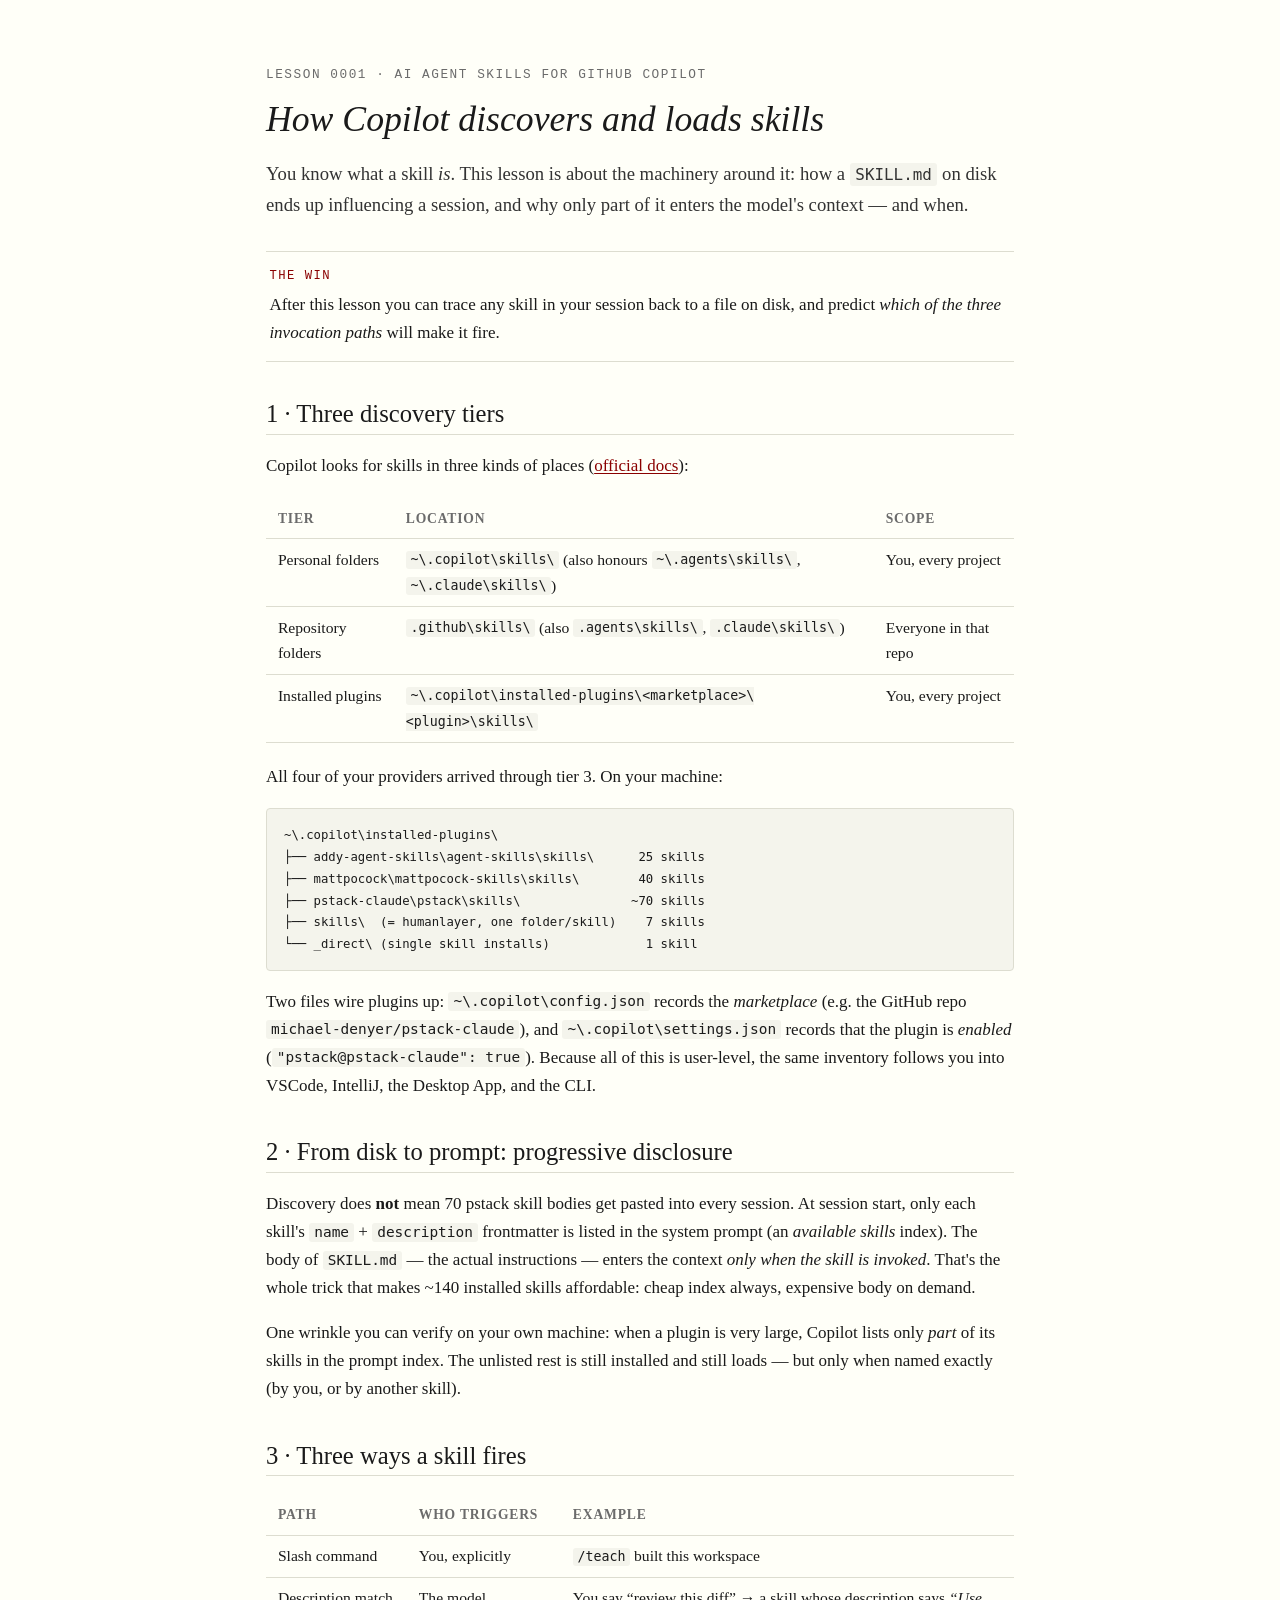
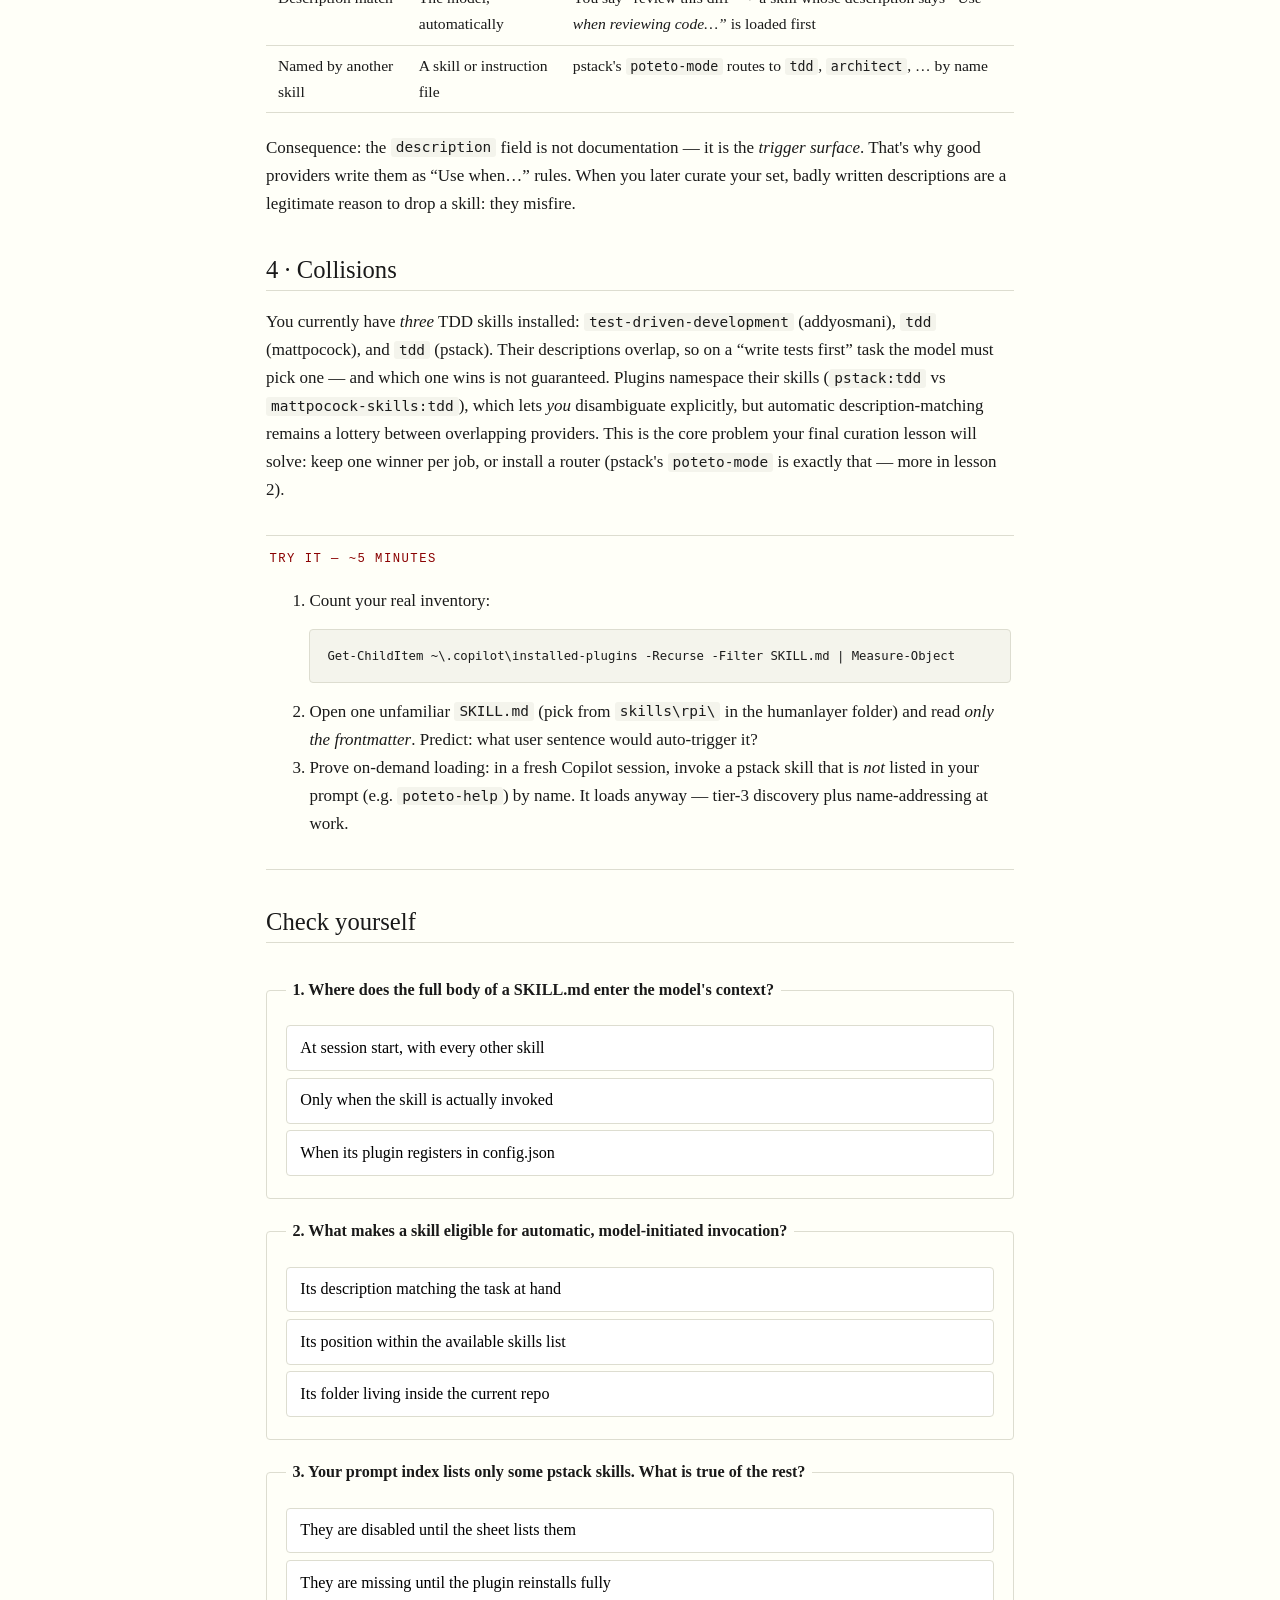
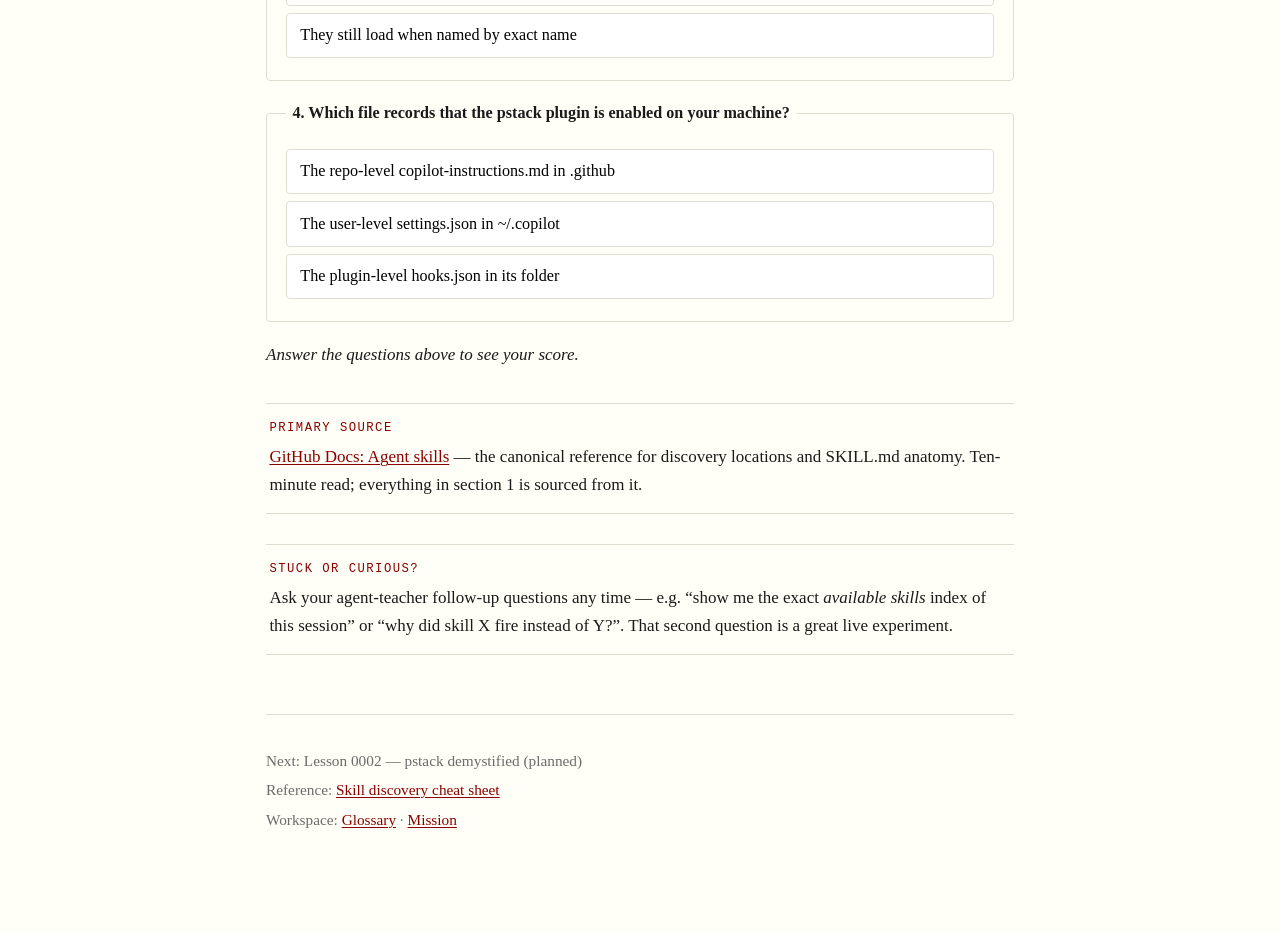
==== lessons/0001-skill-discovery-and-loading.html @ d4541460 "feat: scaffold teaching workspace and lesson 1 on skill discovery * Set up the mattpocock `teach`-sk" ====
<!DOCTYPE html>
<html lang="en">
<head>
<meta charset="utf-8">
<meta name="viewport" content="width=device-width, initial-scale=1">
<title>Lesson 1 · How Copilot discovers and loads skills</title>
<link rel="stylesheet" href="../assets/course.css">
</head>
<body>
<main>
  <p class="kicker">Lesson 0001 · AI agent skills for GitHub Copilot</p>
  <h1>How Copilot discovers and loads skills</h1>
  <p class="lede">You know what a skill <em>is</em>. This lesson is about the
  machinery around it: how a <code>SKILL.md</code> on disk ends up influencing
  a session, and why only part of it enters the model's context — and when.</p>

  <div class="win">
    After this lesson you can trace any skill in your session back to a file
    on disk, and predict <em>which of the three invocation paths</em> will
    make it fire.
  </div>

  <h2>1 · Three discovery tiers</h2>
  <p>Copilot looks for skills in three kinds of places
  (<a href="https://docs.github.com/en/copilot/concepts/customizations/agent-skills">official
  docs</a>):</p>
  <table>
    <tr><th>Tier</th><th>Location</th><th>Scope</th></tr>
    <tr>
      <td>Personal folders</td>
      <td><code>~\.copilot\skills\</code> (also honours <code>~\.agents\skills\</code>, <code>~\.claude\skills\</code>)</td>
      <td>You, every project</td>
    </tr>
    <tr>
      <td>Repository folders</td>
      <td><code>.github\skills\</code> (also <code>.agents\skills\</code>, <code>.claude\skills\</code>)</td>
      <td>Everyone in that repo</td>
    </tr>
    <tr>
      <td>Installed plugins</td>
      <td><code>~\.copilot\installed-plugins\&lt;marketplace&gt;\&lt;plugin&gt;\skills\</code></td>
      <td>You, every project</td>
    </tr>
  </table>
  <p>All four of your providers arrived through tier 3. On your machine:</p>
  <pre><code>~\.copilot\installed-plugins\
├── addy-agent-skills\agent-skills\skills\      25 skills
├── mattpocock\mattpocock-skills\skills\        40 skills
├── pstack-claude\pstack\skills\               ~70 skills
├── skills\  (= humanlayer, one folder/skill)    7 skills
└── _direct\ (single skill installs)             1 skill</code></pre>
  <p>Two files wire plugins up: <code>~\.copilot\config.json</code> records the
  <em>marketplace</em> (e.g. the GitHub repo <code>michael-denyer/pstack-claude</code>),
  and <code>~\.copilot\settings.json</code> records that the plugin is
  <em>enabled</em> (<code>"pstack@pstack-claude": true</code>). Because all of
  this is user-level, the same inventory follows you into VSCode, IntelliJ,
  the Desktop App, and the CLI.</p>

  <h2>2 · From disk to prompt: progressive disclosure</h2>
  <p>Discovery does <strong>not</strong> mean 70 pstack skill bodies get pasted
  into every session. At session start, only each skill's <code>name</code> +
  <code>description</code> frontmatter is listed in the system prompt (an
  <em>available skills</em> index). The body of <code>SKILL.md</code> — the
  actual instructions — enters the context <em>only when the skill is
  invoked</em>. That's the whole trick that makes ~140 installed skills
  affordable: cheap index always, expensive body on demand.</p>
  <p>One wrinkle you can verify on your own machine: when a plugin is very
  large, Copilot lists only <em>part</em> of its skills in the prompt index.
  The unlisted rest is still installed and still loads — but only when named
  exactly (by you, or by another skill).</p>

  <h2>3 · Three ways a skill fires</h2>
  <table>
    <tr><th>Path</th><th>Who triggers</th><th>Example</th></tr>
    <tr>
      <td>Slash command</td>
      <td>You, explicitly</td>
      <td><code>/teach</code> built this workspace</td>
    </tr>
    <tr>
      <td>Description match</td>
      <td>The model, automatically</td>
      <td>You say “review this diff” → a skill whose description says
      <em>“Use when reviewing code…”</em> is loaded first</td>
    </tr>
    <tr>
      <td>Named by another skill</td>
      <td>A skill or instruction file</td>
      <td>pstack's <code>poteto-mode</code> routes to <code>tdd</code>,
      <code>architect</code>, … by name</td>
    </tr>
  </table>
  <p>Consequence: the <code>description</code> field is not documentation —
  it is the <em>trigger surface</em>. That's why good providers write them as
  “Use when…” rules. When you later curate your set, badly written
  descriptions are a legitimate reason to drop a skill: they misfire.</p>

  <h2>4 · Collisions</h2>
  <p>You currently have <em>three</em> TDD skills installed:
  <code>test-driven-development</code> (addyosmani), <code>tdd</code>
  (mattpocock), and <code>tdd</code> (pstack). Their descriptions overlap, so
  on a “write tests first” task the model must pick one — and which one wins
  is not guaranteed. Plugins namespace their skills
  (<code>pstack:tdd</code> vs <code>mattpocock-skills:tdd</code>), which lets
  <em>you</em> disambiguate explicitly, but automatic description-matching
  remains a lottery between overlapping providers. This is the core problem
  your final curation lesson will solve: keep one winner per job, or install
  a router (pstack's <code>poteto-mode</code> is exactly that — more in
  lesson 2).</p>

  <div class="try">
    <ol>
      <li>Count your real inventory:
        <pre><code>Get-ChildItem ~\.copilot\installed-plugins -Recurse -Filter SKILL.md | Measure-Object</code></pre></li>
      <li>Open one unfamiliar <code>SKILL.md</code> (pick from
        <code>skills\rpi\</code> in the humanlayer folder) and read <em>only
        the frontmatter</em>. Predict: what user sentence would auto-trigger
        it?</li>
      <li>Prove on-demand loading: in a fresh Copilot session, invoke a pstack
        skill that is <em>not</em> listed in your prompt (e.g.
        <code>poteto-help</code>) by name. It loads anyway — tier-3 discovery
        plus name-addressing at work.</li>
    </ol>
  </div>

  <h2>Check yourself</h2>
  <div id="quiz"></div>

  <div class="source">
    <a href="https://docs.github.com/en/copilot/concepts/customizations/agent-skills">
    GitHub Docs: Agent skills</a> — the canonical reference for discovery
    locations and SKILL.md anatomy. Ten-minute read; everything in section 1
    is sourced from it.
  </div>

  <div class="teacher">
    Ask your agent-teacher follow-up questions any time — e.g. “show me the
    exact <em>available skills</em> index of this session” or “why did skill
    X fire instead of Y?”. That second question is a great live experiment.
  </div>

  <nav class="lesson-nav">
    <ul>
      <li>Next: Lesson 0002 — pstack demystified (planned)</li>
      <li>Reference: <a href="../reference/0001-skill-discovery-cheatsheet.html">Skill discovery cheat sheet</a></li>
      <li>Workspace: <a href="../GLOSSARY.md">Glossary</a> · <a href="../MISSION.md">Mission</a></li>
    </ul>
  </nav>
</main>

<script src="../assets/quiz.js"></script>
<script>
renderQuiz("quiz", [
  {
    q: "Where does the full body of a SKILL.md enter the model's context?",
    answers: [
      "At session start, with every other skill",
      "Only when the skill is actually invoked",
      "When its plugin registers in config.json",
    ],
    correct: 1,
    explain: "Progressive disclosure: the prompt carries only name + description; the body loads on invocation (section 2).",
  },
  {
    q: "What makes a skill eligible for automatic, model-initiated invocation?",
    answers: [
      "Its description matching the task at hand",
      "Its position within the available skills list",
      "Its folder living inside the current repo",
    ],
    correct: 0,
    explain: "The description field is the trigger surface — which is why overlapping descriptions cause collisions (sections 3–4).",
  },
  {
    q: "Your prompt index lists only some pstack skills. What is true of the rest?",
    answers: [
      "They are disabled until the sheet lists them",
      "They are missing until the plugin reinstalls fully",
      "They still load when named by exact name",
    ],
    correct: 2,
    explain: "Large plugins get a partial index, but every installed skill remains addressable by name (section 2).",
  },
  {
    q: "Which file records that the pstack plugin is enabled on your machine?",
    answers: [
      "The repo-level copilot-instructions.md in .github",
      "The user-level settings.json in ~/.copilot",
      "The plugin-level hooks.json in its folder",
    ],
    correct: 1,
    explain: "config.json knows the marketplace; settings.json holds the enable flag (\"pstack@pstack-claude\": true) (section 1).",
  },
]);
</script>
</body>
</html>
---- assets/course.css ----
/* course.css — shared stylesheet for all lessons and reference docs.
   Tufte-inspired: generous whitespace, readable measure, print-friendly. */

:root {
  --ink: #1a1a1a;
  --paper: #fffff8;
  --muted: #6b6b6b;
  --accent: #8a0000;
  --rule: #ddddd0;
  --code-bg: #f4f4ec;
  --ok: #1a6b2a;
  --bad: #a01818;
  --ok-bg: #e9f5ec;
  --bad-bg: #f9e9e9;
}

* { box-sizing: border-box; }

html { font-size: 17px; }

body {
  font-family: Palatino, "Palatino Linotype", Georgia, serif;
  color: var(--ink);
  background: var(--paper);
  margin: 0;
  padding: 3rem 1.5rem 5rem;
  line-height: 1.65;
}

main {
  max-width: 44rem;
  margin: 0 auto;
}

h1, h2, h3 {
  font-weight: 400;
  line-height: 1.2;
  margin: 2.2rem 0 0.8rem;
}

h1 { font-size: 2.1rem; font-style: italic; margin-top: 0; }
h2 { font-size: 1.45rem; border-bottom: 1px solid var(--rule); padding-bottom: 0.3rem; }
h3 { font-size: 1.15rem; font-style: italic; }

.kicker {
  text-transform: uppercase;
  letter-spacing: 0.12em;
  font-size: 0.75rem;
  color: var(--muted);
  font-family: Consolas, Menlo, monospace;
}

.lede { font-size: 1.1rem; color: #333; }

a { color: var(--accent); text-decoration-thickness: 1px; text-underline-offset: 2px; }
a:hover { text-decoration-thickness: 2px; }

code, pre {
  font-family: Consolas, Menlo, "DejaVu Sans Mono", monospace;
  font-size: 0.85em;
}

code {
  background: var(--code-bg);
  padding: 0.1em 0.35em;
  border-radius: 3px;
}

pre {
  background: var(--code-bg);
  border: 1px solid var(--rule);
  border-radius: 4px;
  padding: 0.9rem 1rem;
  overflow-x: auto;
  line-height: 1.5;
}

pre code { background: none; padding: 0; }

table {
  border-collapse: collapse;
  width: 100%;
  margin: 1.2rem 0;
  font-size: 0.92rem;
}

th, td {
  text-align: left;
  padding: 0.45rem 0.7rem;
  border-bottom: 1px solid var(--rule);
  vertical-align: top;
}

th {
  font-weight: 600;
  font-size: 0.8rem;
  text-transform: uppercase;
  letter-spacing: 0.06em;
  color: var(--muted);
}

/* Callout blocks: label + hairline rules, no boxes */
.win, .try, .source, .teacher {
  border-top: 1px solid var(--rule);
  border-bottom: 1px solid var(--rule);
  padding: 0.8rem 0.2rem;
  margin: 1.8rem 0;
}

.win::before, .try::before, .source::before, .teacher::before {
  display: block;
  font-family: Consolas, Menlo, monospace;
  font-size: 0.72rem;
  text-transform: uppercase;
  letter-spacing: 0.12em;
  color: var(--accent);
  margin-bottom: 0.3rem;
}

.win::before { content: "The win"; }
.try::before { content: "Try it — ~5 minutes"; }
.source::before { content: "Primary source"; }
.teacher::before { content: "Stuck or curious?"; }

/* Quiz */
.quiz { margin: 2rem 0; }

.quiz fieldset {
  border: 1px solid var(--rule);
  border-radius: 4px;
  margin: 1.1rem 0;
  padding: 0.9rem 1.1rem;
}

.quiz legend {
  font-weight: 600;
  padding: 0 0.4rem;
  font-size: 0.95rem;
}

.quiz button.answer {
  display: block;
  width: 100%;
  text-align: left;
  margin: 0.4rem 0;
  padding: 0.5rem 0.8rem;
  font: inherit;
  font-size: 0.95rem;
  background: #fff;
  border: 1px solid var(--rule);
  border-radius: 4px;
  cursor: pointer;
}

.quiz button.answer:hover:not(:disabled) { border-color: var(--accent); }
.quiz button.answer:disabled { cursor: default; }
.quiz button.answer.correct { background: var(--ok-bg); border-color: var(--ok); }
.quiz button.answer.incorrect { background: var(--bad-bg); border-color: var(--bad); }

.quiz .explain {
  margin: 0.6rem 0 0;
  font-size: 0.9rem;
  color: #333;
  border-top: 1px dashed var(--rule);
  padding-top: 0.5rem;
}

.quiz .verdict { font-weight: 600; }
.quiz .verdict.ok { color: var(--ok); }
.quiz .verdict.bad { color: var(--bad); }

.quiz .score {
  font-style: italic;
  margin-top: 1rem;
}

/* Footer nav */
.lesson-nav {
  margin-top: 3.5rem;
  padding-top: 1rem;
  border-top: 1px solid var(--rule);
  font-size: 0.9rem;
  color: var(--muted);
}

.lesson-nav ul { list-style: none; padding: 0; }
.lesson-nav li { margin: 0.25rem 0; }

@media print {
  body { padding: 0; }
  .quiz button.answer { border: 1px solid #999; }
  .lesson-nav, .teacher { display: none; }
  a { color: inherit; }
}
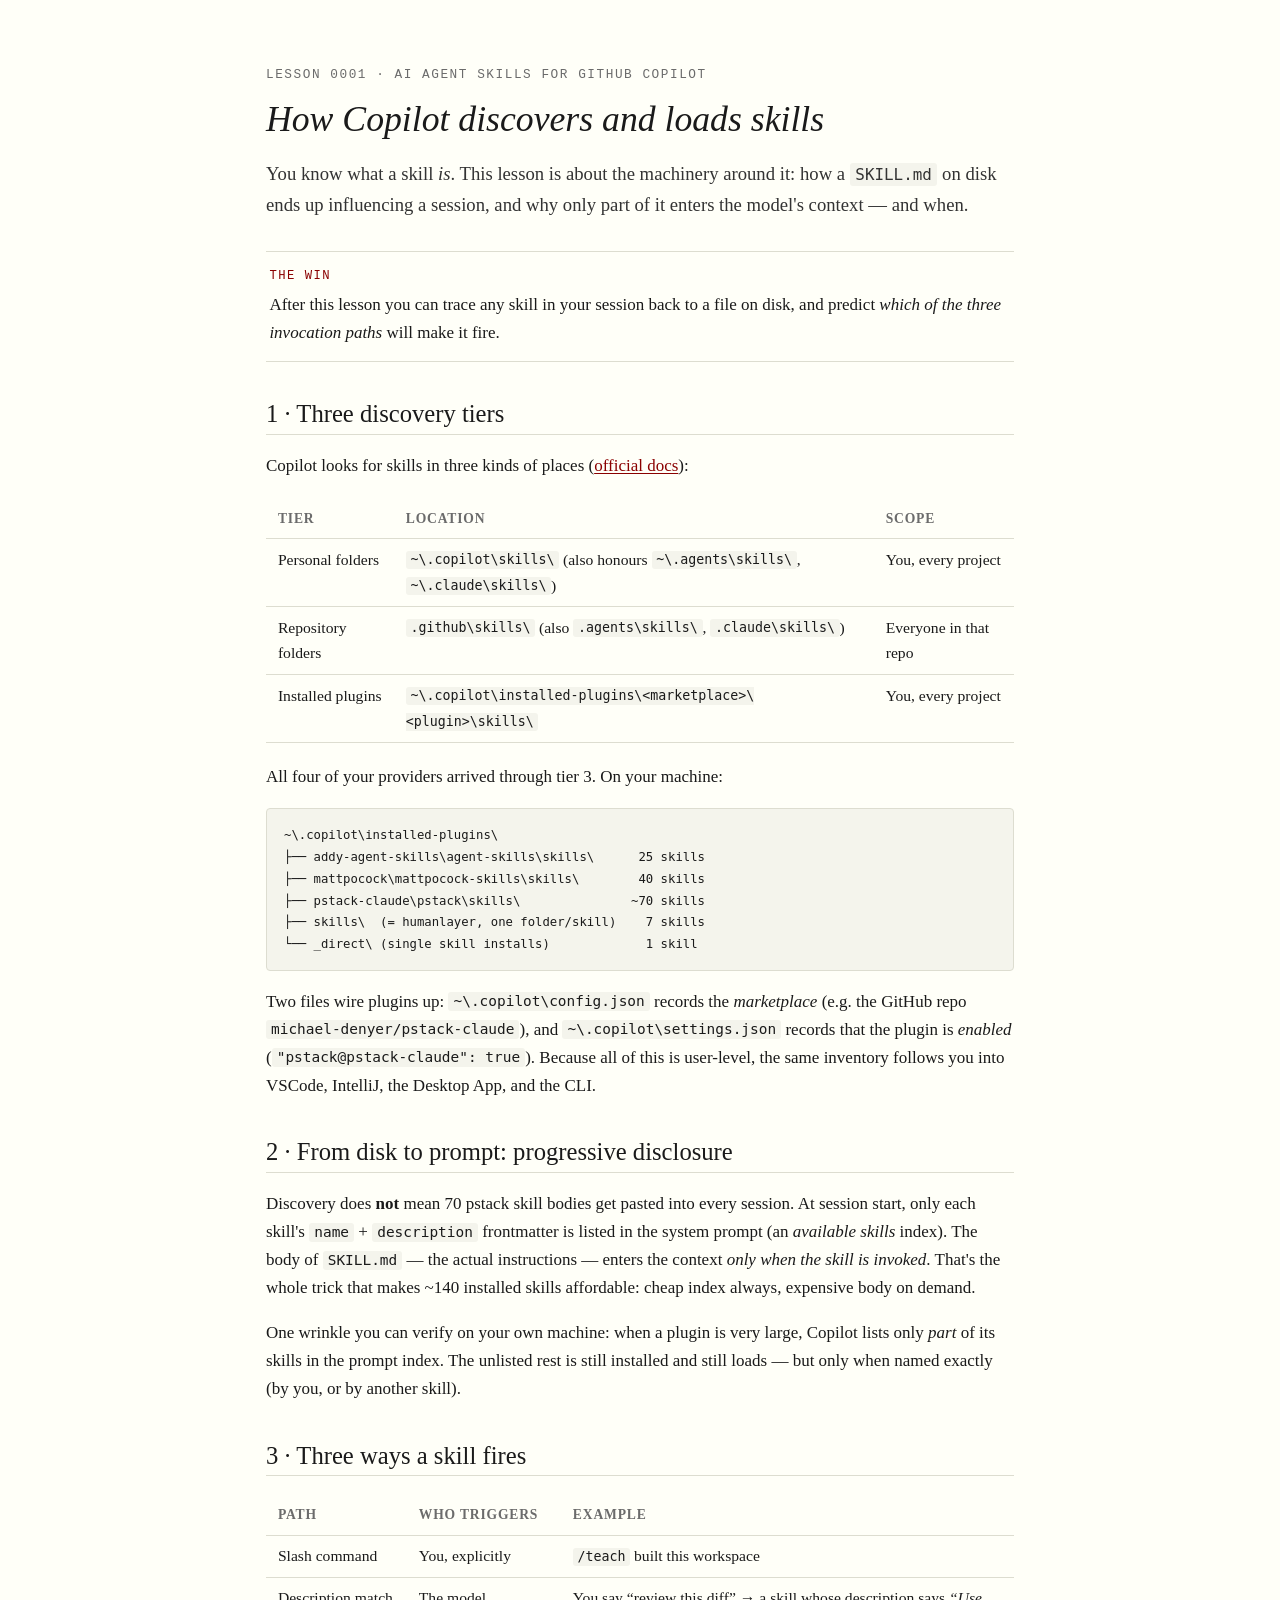
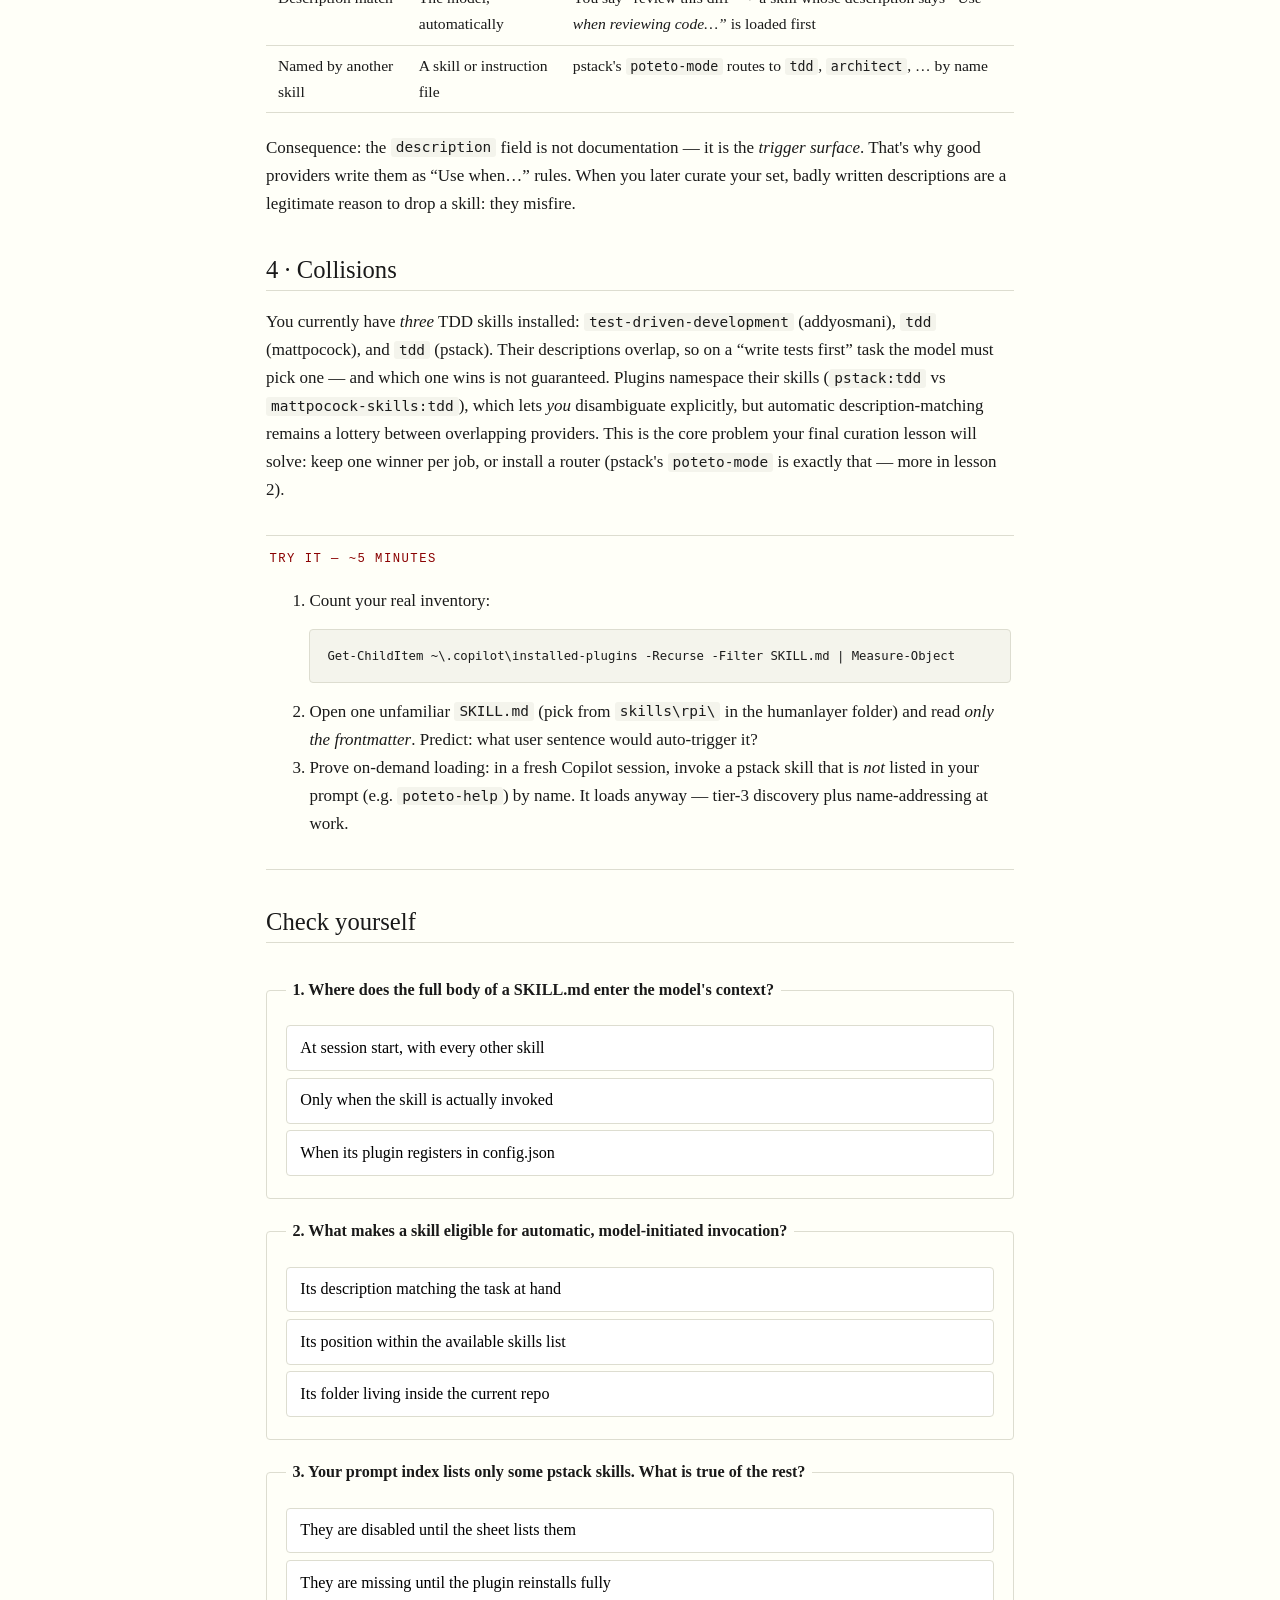
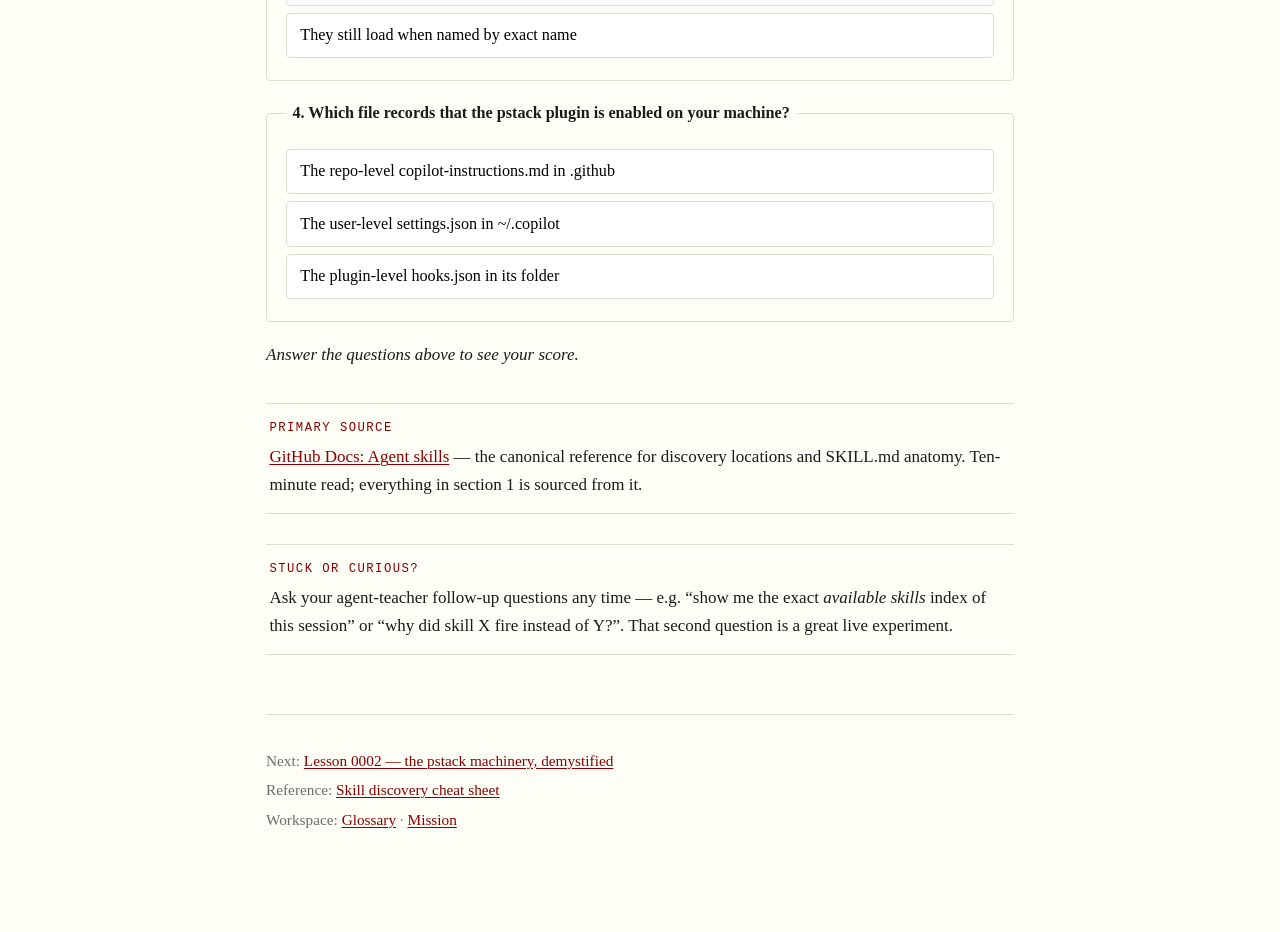
==== commit 9d07ddc0: "feat: lesson 2 pstack demystified, Pages index * Add lesson `0002-pstack-demystified.html`: traces t" ====
--- a/lessons/0001-skill-discovery-and-loading.html
+++ b/lessons/0001-skill-discovery-and-loading.html
@@ -141,7 +141,7 @@
 
   <nav class="lesson-nav">
     <ul>
-      <li>Next: Lesson 0002 — pstack demystified (planned)</li>
+      <li>Next: <a href="0002-pstack-demystified.html">Lesson 0002 — the pstack machinery, demystified</a></li>
       <li>Reference: <a href="../reference/0001-skill-discovery-cheatsheet.html">Skill discovery cheat sheet</a></li>
       <li>Workspace: <a href="../GLOSSARY.md">Glossary</a> · <a href="../MISSION.md">Mission</a></li>
     </ul>
--- a/assets/course.css
+++ b/assets/course.css
@@ -174,6 +174,16 @@
   margin-top: 1rem;
 }
 
+/* Mermaid diagrams (assets/mermaid.js): keep the code-block frame while the
+   source is unrendered; drop it once Mermaid swaps in the SVG. */
+pre.mermaid[data-processed="true"] {
+  background: none;
+  border: none;
+  text-align: center;
+}
+
+pre.mermaid svg { max-width: 100%; height: auto; }
+
 /* Footer nav */
 .lesson-nav {
   margin-top: 3.5rem;
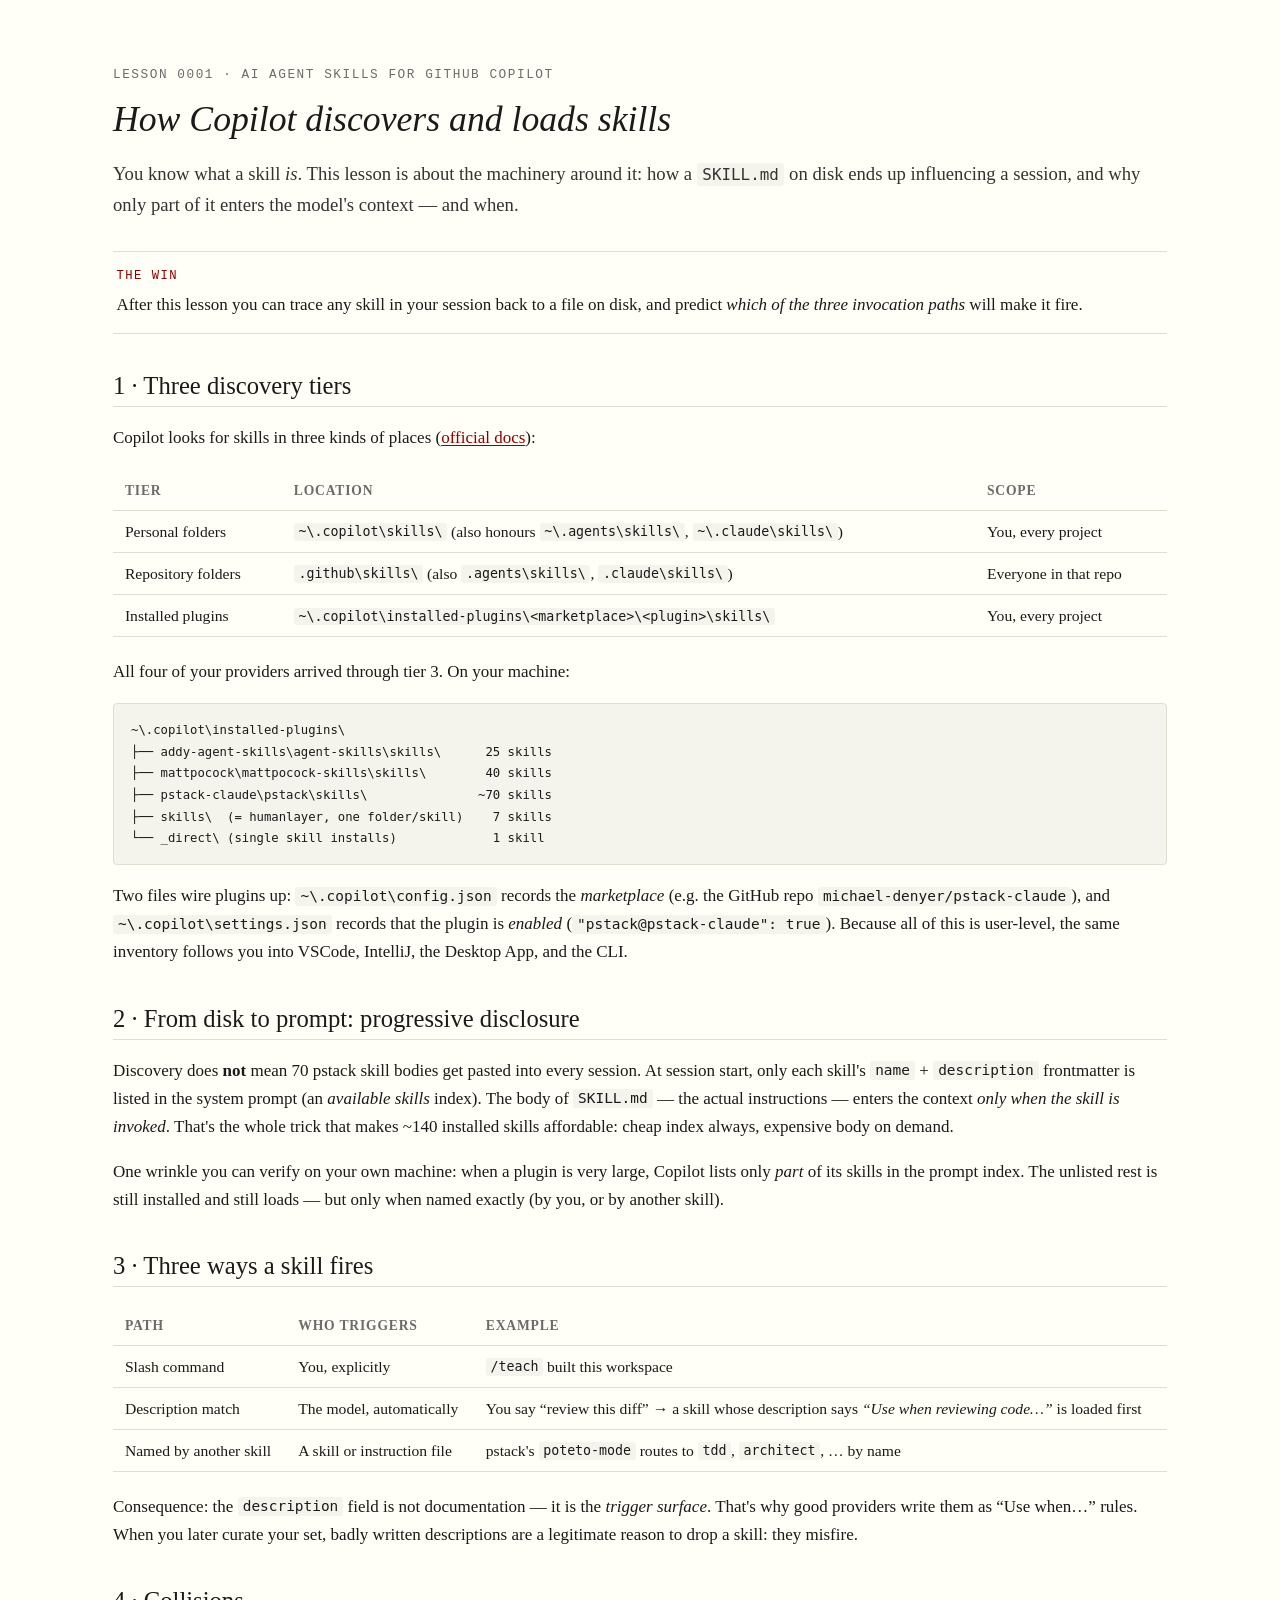
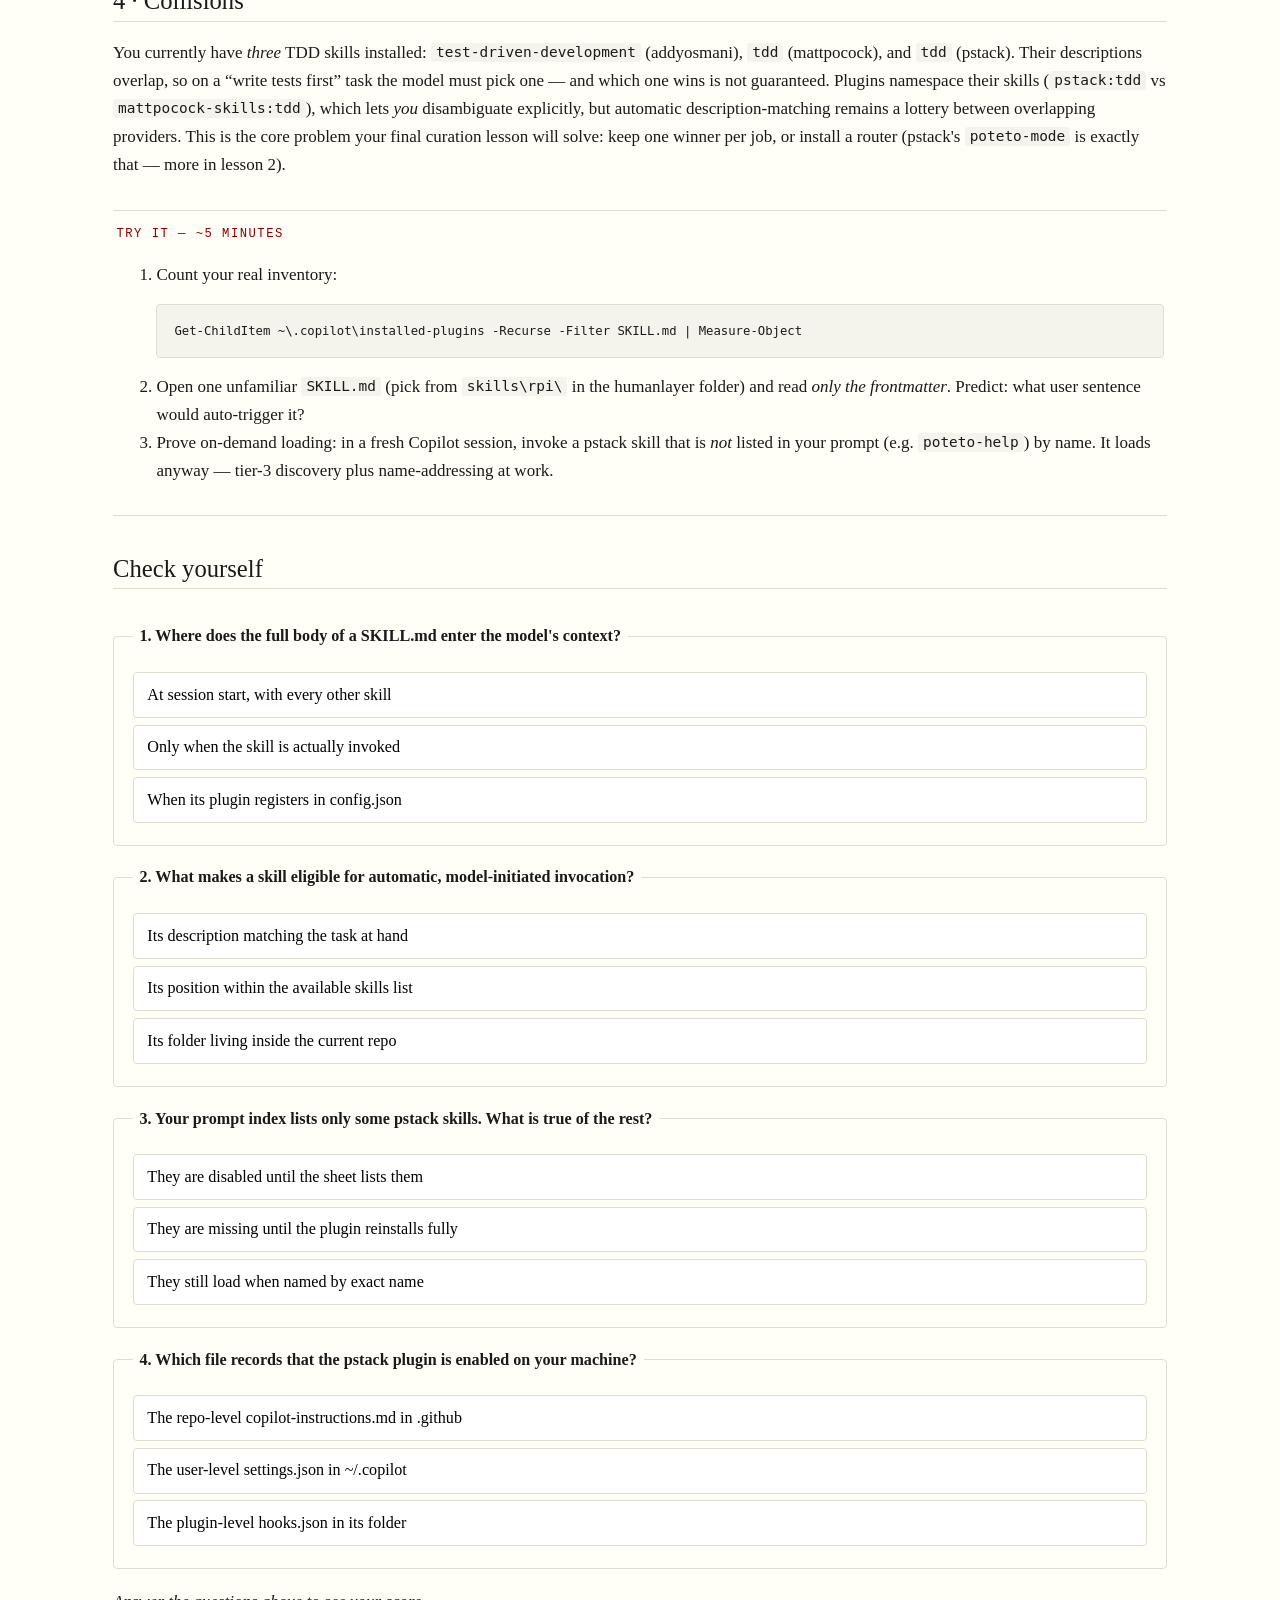
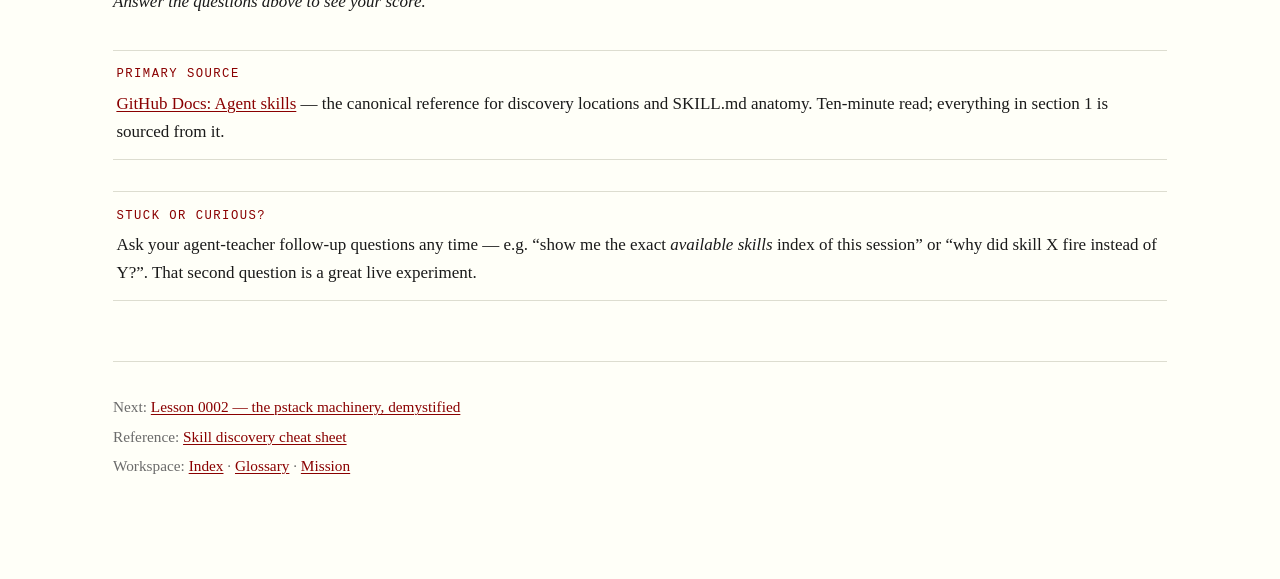
==== commit 0a85f078: "style: widen page layout and link the course index from every doc * Daniel reported heavily wasted s" ====
--- a/lessons/0001-skill-discovery-and-loading.html
+++ b/lessons/0001-skill-discovery-and-loading.html
@@ -143,7 +143,7 @@
     <ul>
       <li>Next: <a href="0002-pstack-demystified.html">Lesson 0002 — the pstack machinery, demystified</a></li>
       <li>Reference: <a href="../reference/0001-skill-discovery-cheatsheet.html">Skill discovery cheat sheet</a></li>
-      <li>Workspace: <a href="../GLOSSARY.md">Glossary</a> · <a href="../MISSION.md">Mission</a></li>
+      <li>Workspace: <a href="../index.html">Index</a> · <a href="../GLOSSARY.md">Glossary</a> · <a href="../MISSION.md">Mission</a></li>
     </ul>
   </nav>
 </main>
--- a/assets/course.css
+++ b/assets/course.css
@@ -28,7 +28,7 @@
 }
 
 main {
-  max-width: 44rem;
+  max-width: 62rem;
   margin: 0 auto;
 }
 
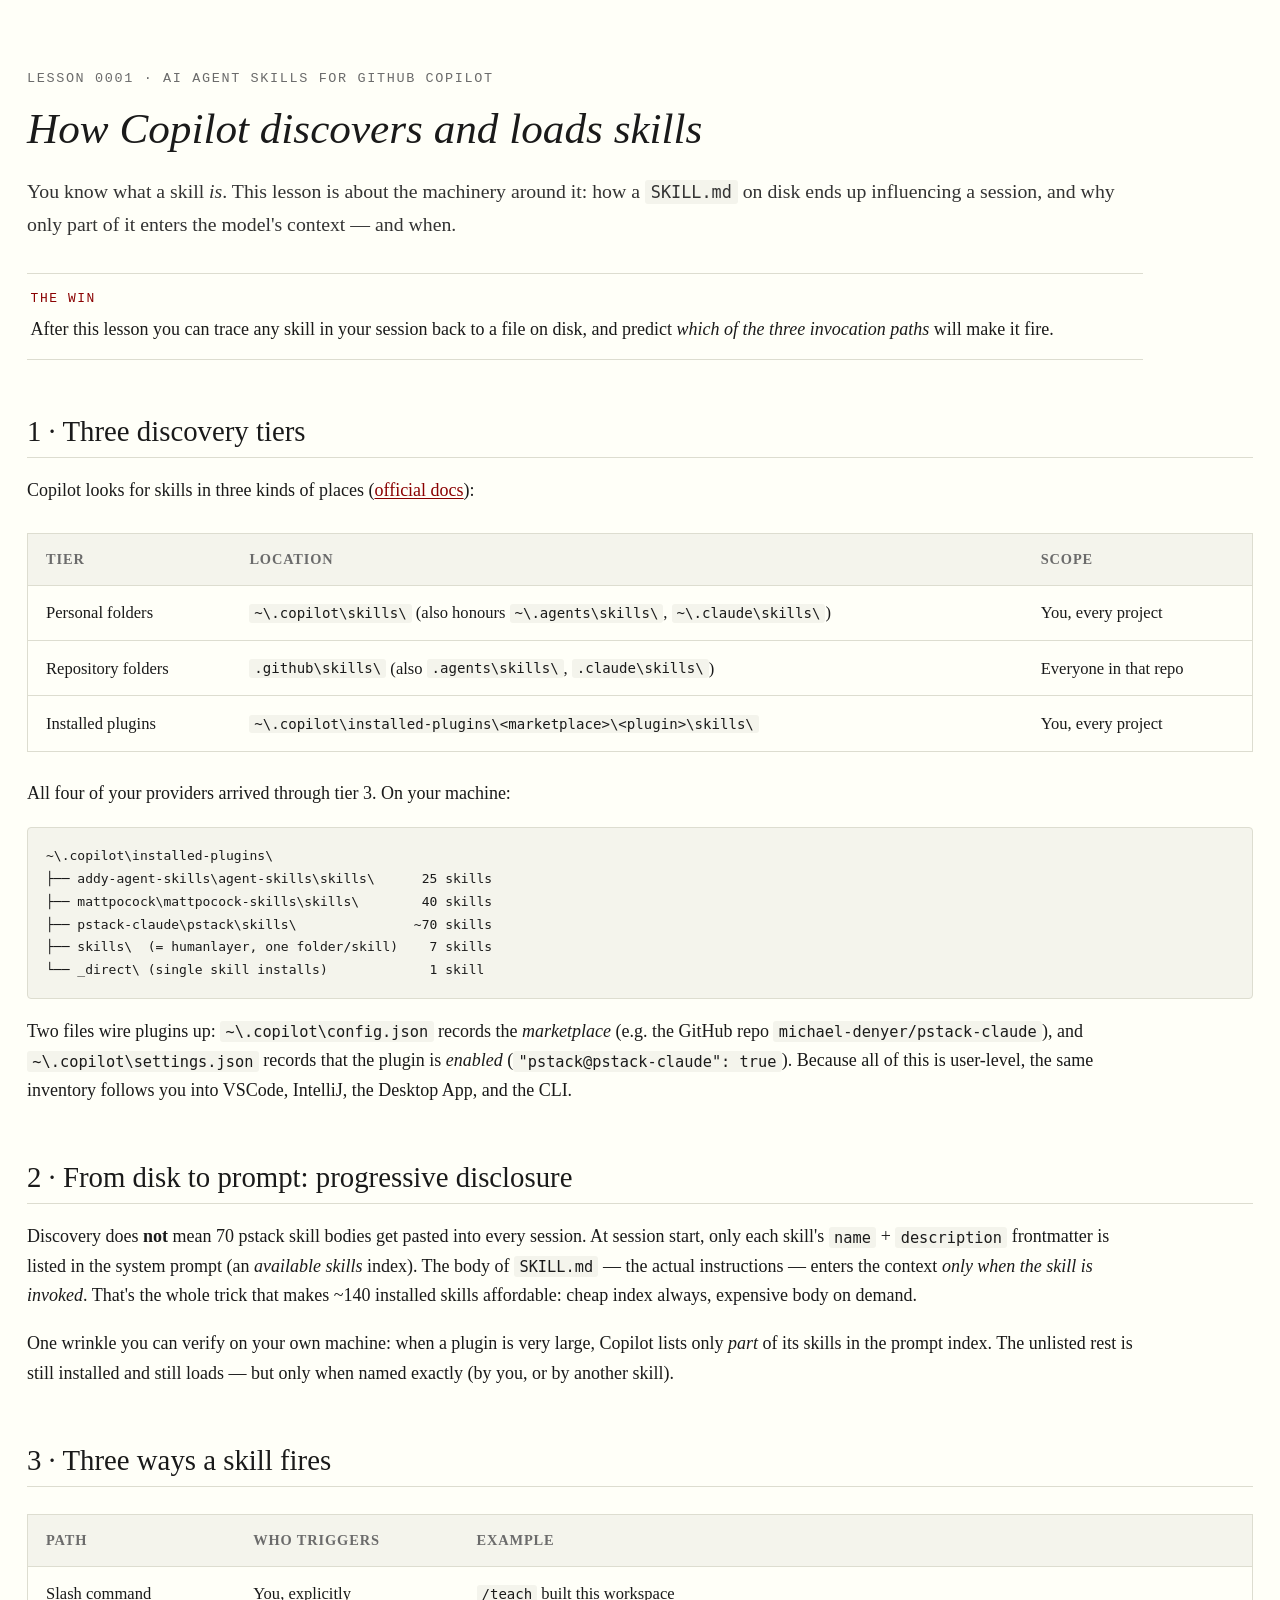
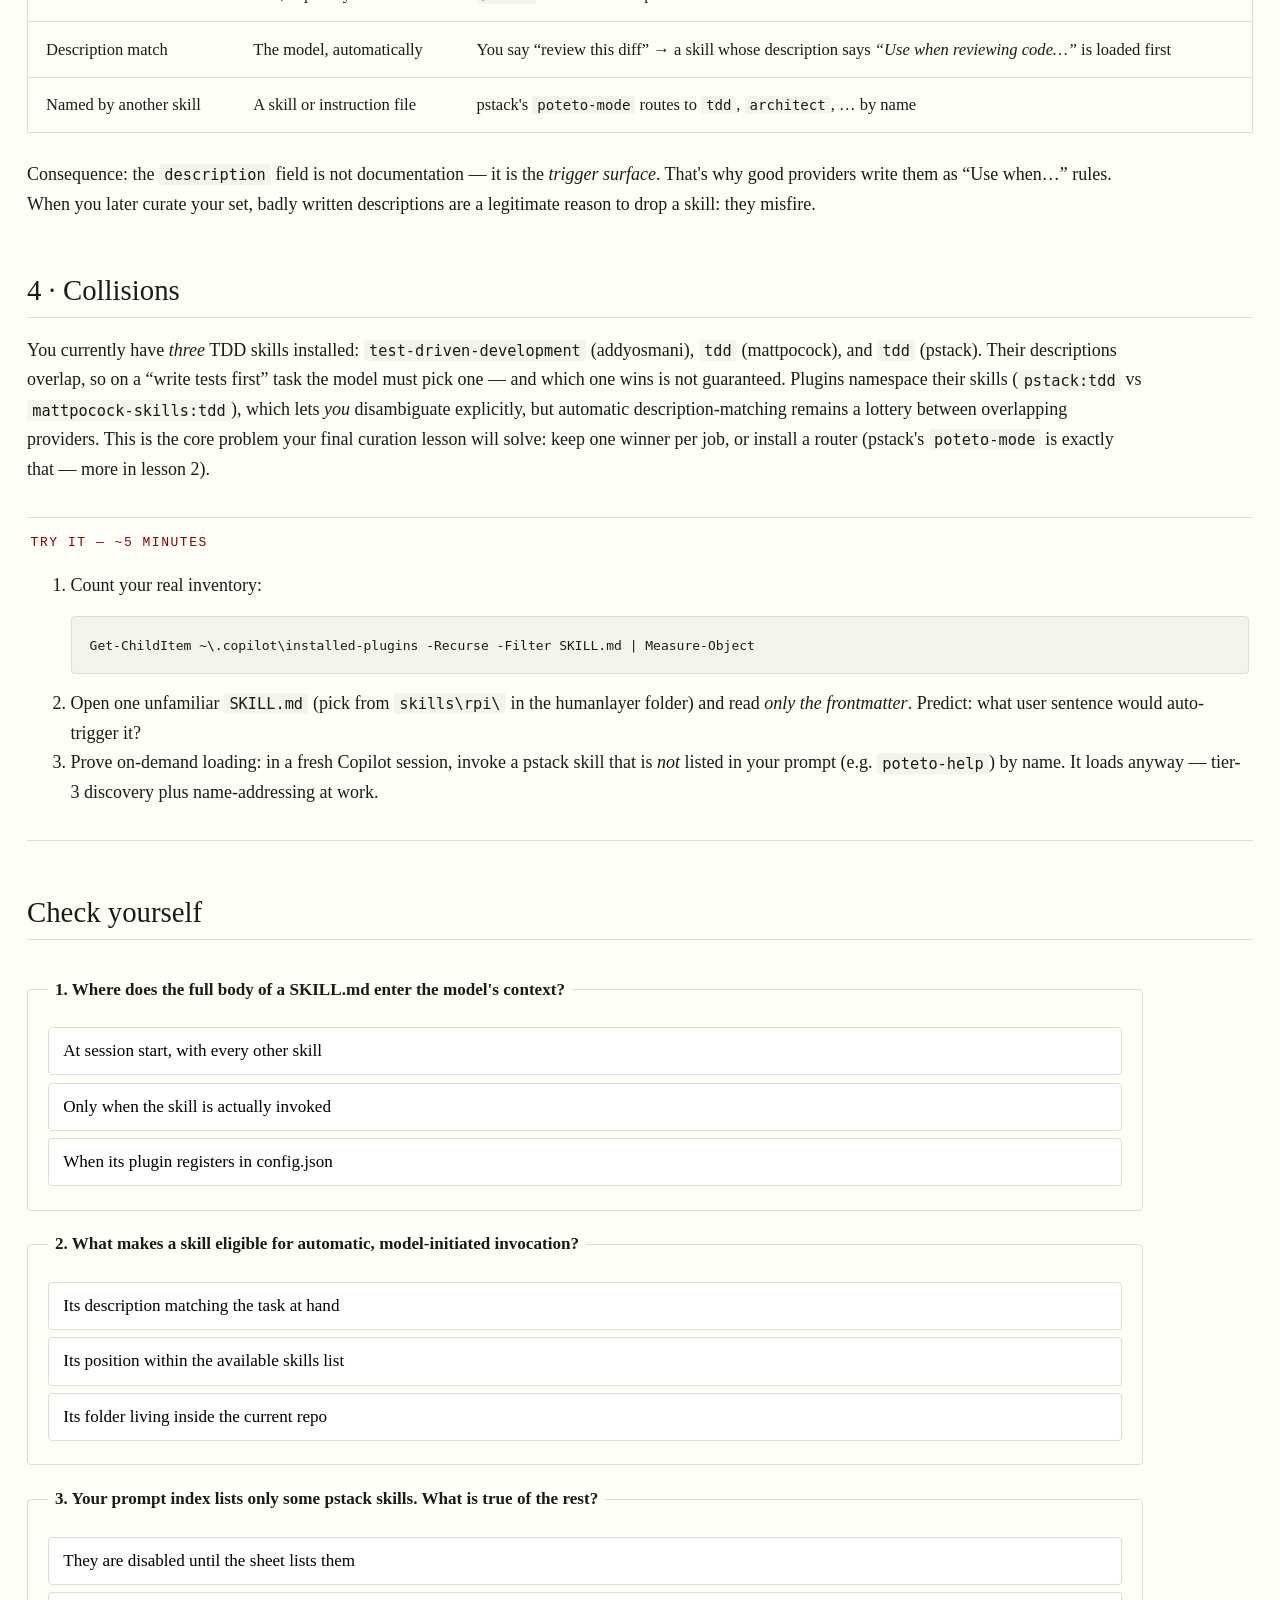
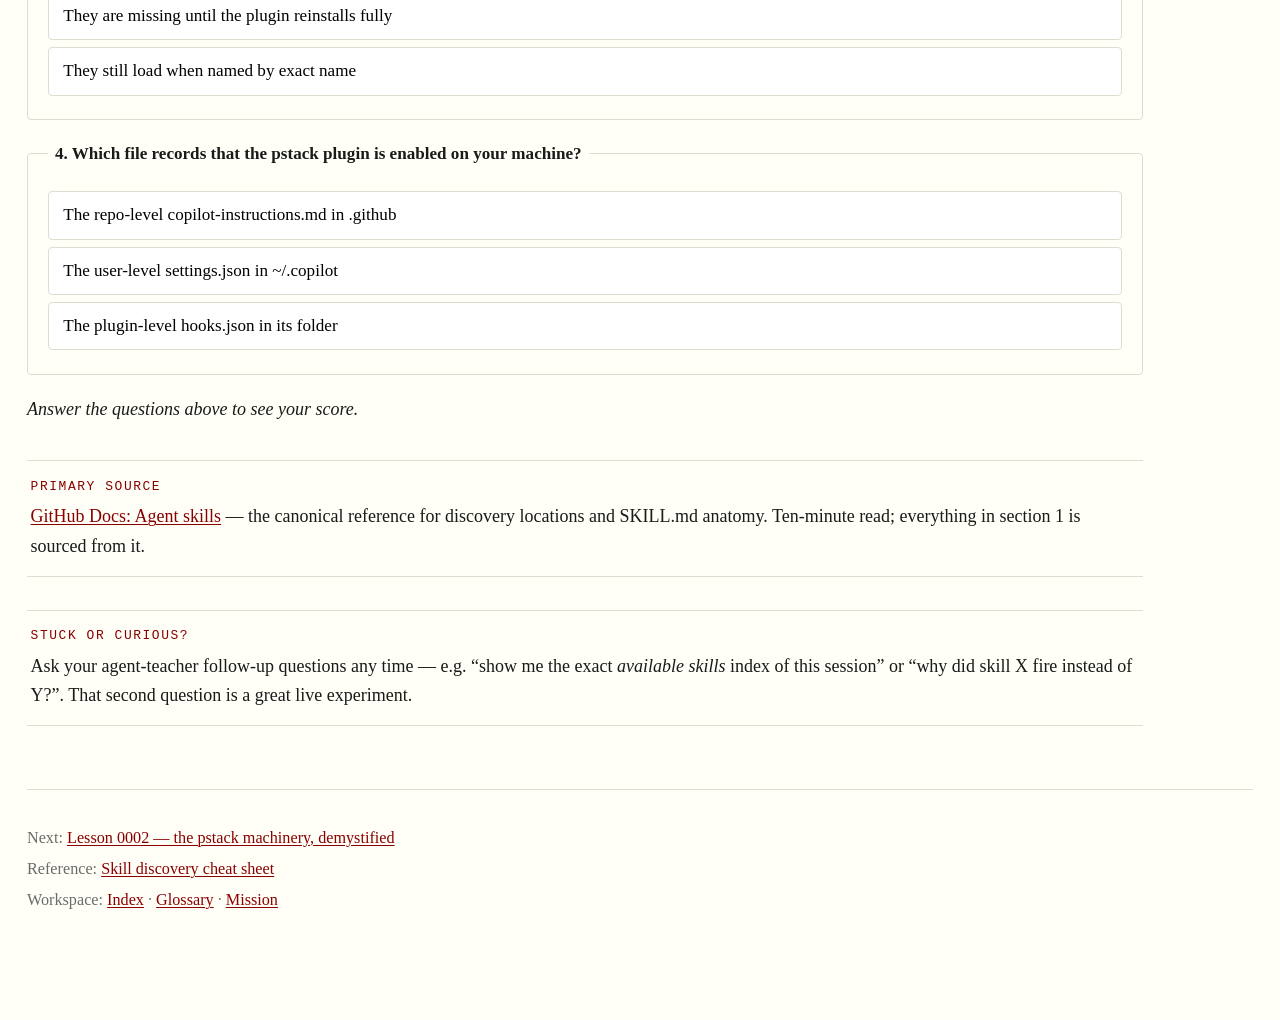
==== commit c4f49e4e: "feat: visual provider comparisons and responsive shared layouts * Lesson 0004 leaned on Mermaid diag" ====
--- a/lessons/0001-skill-discovery-and-loading.html
+++ b/lessons/0001-skill-discovery-and-loading.html
@@ -24,6 +24,7 @@
   <p>Copilot looks for skills in three kinds of places
   (<a href="https://docs.github.com/en/copilot/concepts/customizations/agent-skills">official
   docs</a>):</p>
+  <div class="table-scroll" role="region" aria-label="Three discovery tiers" tabindex="0">
   <table>
     <tr><th>Tier</th><th>Location</th><th>Scope</th></tr>
     <tr>
@@ -42,6 +43,7 @@
       <td>You, every project</td>
     </tr>
   </table>
+  </div>
   <p>All four of your providers arrived through tier 3. On your machine:</p>
   <pre><code>~\.copilot\installed-plugins\
 ├── addy-agent-skills\agent-skills\skills\      25 skills
@@ -70,6 +72,7 @@
   exactly (by you, or by another skill).</p>
 
   <h2>3 · Three ways a skill fires</h2>
+  <div class="table-scroll" role="region" aria-label="Three ways a skill fires" tabindex="0">
   <table>
     <tr><th>Path</th><th>Who triggers</th><th>Example</th></tr>
     <tr>
@@ -90,6 +93,7 @@
       <code>architect</code>, … by name</td>
     </tr>
   </table>
+  </div>
   <p>Consequence: the <code>description</code> field is not documentation —
   it is the <em>trigger surface</em>. That's why good providers write them as
   “Use when…” rules. When you later curate your set, badly written
--- a/assets/course.css
+++ b/assets/course.css
@@ -12,11 +12,12 @@
   --bad: #a01818;
   --ok-bg: #e9f5ec;
   --bad-bg: #f9e9e9;
+  --reading-width: 62rem;
 }
 
 * { box-sizing: border-box; }
 
-html { font-size: 17px; }
+html { font-size: 18px; }
 
 body {
   font-family: Palatino, "Palatino Linotype", Georgia, serif;
@@ -28,9 +29,16 @@
 }
 
 main {
-  max-width: 62rem;
+  max-width: 96rem;
   margin: 0 auto;
 }
+
+main > p, main > ul, main > ol,
+main > .win, main > .source, main > .teacher {
+  max-width: var(--reading-width);
+}
+
+main > *, .lesson-step > *, .comparison-grid > * { min-width: 0; }
 
 h1, h2, h3 {
   font-weight: 400;
@@ -38,9 +46,11 @@
   margin: 2.2rem 0 0.8rem;
 }
 
-h1 { font-size: 2.1rem; font-style: italic; margin-top: 0; }
-h2 { font-size: 1.45rem; border-bottom: 1px solid var(--rule); padding-bottom: 0.3rem; }
+h1 { font-size: 2.4rem; font-style: italic; margin-top: 0; }
+h2 { font-size: 1.6rem; border-bottom: 1px solid var(--rule); padding-bottom: 0.5rem; margin-top: 3rem; }
 h3 { font-size: 1.15rem; font-style: italic; }
+
+h2[id], h3[id] { scroll-margin-top: 1.5rem; }
 
 .kicker {
   text-transform: uppercase;
@@ -55,6 +65,10 @@
 a { color: var(--accent); text-decoration-thickness: 1px; text-underline-offset: 2px; }
 a:hover { text-decoration-thickness: 2px; }
 
+:focus-visible { outline: 2px solid var(--accent); outline-offset: 4px; }
+
+p, li, dd, th, td, h1, h2, h3, legend, button { overflow-wrap: anywhere; }
+
 code, pre {
   font-family: Consolas, Menlo, "DejaVu Sans Mono", monospace;
   font-size: 0.85em;
@@ -75,7 +89,9 @@
   line-height: 1.5;
 }
 
-pre code { background: none; padding: 0; }
+pre code { background: none; padding: 0; overflow-wrap: normal; }
+
+pre { max-width: 100%; }
 
 table {
   border-collapse: collapse;
@@ -98,6 +114,221 @@
   letter-spacing: 0.06em;
   color: var(--muted);
 }
+
+.table-scroll {
+  max-width: 100%;
+  overflow-x: auto;
+  margin: 1.5rem 0;
+  border: 1px solid var(--rule);
+}
+
+.table-scroll table { min-width: 38rem; margin: 0; }
+.table-scroll .comparison-table { min-width: 64rem; table-layout: fixed; }
+.table-scroll th { background: var(--code-bg); }
+.table-scroll th[scope="row"] {
+  font: inherit;
+  font-weight: 600;
+  color: var(--ink);
+  text-transform: none;
+  letter-spacing: normal;
+}
+.table-scroll tr:last-child > * { border-bottom: 0; }
+.table-scroll th, .table-scroll td { padding: 0.75rem 1rem; }
+caption { text-align: left; padding: 0.75rem 1rem; color: var(--muted); }
+
+.table-hint, .figure-note { color: var(--muted); font-size: 0.85rem; }
+
+.visually-hidden {
+  position: absolute;
+  width: 1px;
+  height: 1px;
+  overflow: hidden;
+  clip-path: inset(50%);
+  white-space: nowrap;
+}
+
+.page-nav {
+  display: flex;
+  flex-wrap: wrap;
+  gap: 0.5rem 1.5rem;
+  margin-bottom: 2rem;
+  font-size: 0.85rem;
+}
+
+.section-nav {
+  display: flex;
+  flex-wrap: wrap;
+  gap: 0.5rem 1.5rem;
+  padding: 1rem 0;
+  margin: 1.5rem 0;
+  border-block: 1px solid var(--rule);
+}
+
+.lesson-step {
+  display: grid;
+  grid-template-columns: minmax(16rem, 1fr) minmax(0, 2.5fr);
+  gap: 2rem;
+  align-items: start;
+  margin: 2rem 0;
+}
+
+.lesson-step h3 { margin-top: 0; }
+.step-number, .figure-label {
+  display: block;
+  color: var(--accent);
+  font-family: Consolas, Menlo, monospace;
+  font-size: 0.75rem;
+  letter-spacing: 0.06em;
+  text-transform: uppercase;
+  margin-bottom: 0.5rem;
+}
+
+.visual {
+  margin: 0;
+  padding: 1.5rem;
+  border: 1px solid var(--rule);
+}
+
+.visual figcaption { margin-bottom: 1rem; }
+.visual p { margin: 0.5rem 0 0; }
+
+.provider-mattpocock { --provider-ink: #735823; --provider-wash: #f6f0df; }
+.provider-addyosmani { --provider-ink: #28586b; --provider-wash: #eef4f5; }
+.provider-pstack { --provider-ink: #8a0000; --provider-wash: #fbf0ed; }
+.provider-humanlayer { --provider-ink: #326345; --provider-wash: #edf4eb; }
+
+.provider-name { color: var(--provider-ink, var(--ink)); font-weight: 600; }
+
+.control-axis {
+  display: grid;
+  grid-template-columns: repeat(3, minmax(0, 1fr));
+  gap: 1rem;
+  list-style: none;
+  padding: 0;
+  margin: 0;
+}
+
+.control-axis > li {
+  min-width: 0;
+  padding: 1rem;
+  border-top: 3px solid var(--provider-ink, var(--rule));
+  background: var(--provider-wash, var(--code-bg));
+}
+
+.control-axis .axis-gap {
+  display: grid;
+  place-content: center;
+  text-align: center;
+  background: none;
+  border: 0;
+  color: var(--muted);
+  font-size: 0.85rem;
+}
+
+.axis-scale {
+  display: flex;
+  justify-content: space-between;
+  gap: 1rem;
+  padding-top: 0.75rem;
+  margin-top: 0.75rem;
+  border-top: 1px solid var(--rule);
+  font-size: 0.8rem;
+  color: var(--muted);
+}
+
+.document-lane {
+  margin-top: 1.5rem;
+  padding: 1rem;
+  border-top: 3px solid var(--provider-ink);
+  background: var(--provider-wash);
+}
+
+.flow-steps {
+  display: grid;
+  grid-template-columns: repeat(4, minmax(0, 1fr));
+  gap: 1.5rem;
+  list-style: none;
+  padding: 0;
+  margin: 1rem 0;
+  counter-reset: flow;
+}
+
+.flow-steps li { position: relative; min-width: 0; counter-increment: flow; }
+.flow-steps li::before {
+  content: counter(flow, decimal-leading-zero);
+  display: block;
+  font-family: Consolas, Menlo, monospace;
+  font-size: 0.75rem;
+  color: var(--provider-ink, var(--muted));
+}
+.flow-steps li + li::after {
+  content: "→";
+  position: absolute;
+  top: 1.25rem;
+  left: -1.25rem;
+  color: var(--provider-ink, var(--muted));
+}
+.flow-steps strong, .flow-steps small { display: block; }
+.flow-steps small { font-size: 0.8rem; color: var(--muted); }
+
+.comparison-grid {
+  display: grid;
+  grid-template-columns: repeat(2, minmax(0, 1fr));
+  gap: 1.5rem 2rem;
+  margin: 1.5rem 0;
+}
+
+.comparison-card {
+  padding: 1.5rem;
+  border: 1px solid var(--rule);
+  border-top: 3px solid var(--provider-ink, var(--rule));
+}
+.comparison-card h3 { margin: 0; font-size: 1.5rem; font-style: normal; }
+.comparison-card .card-summary { margin: 0.5rem 0 1.5rem; color: var(--muted); }
+
+.facts { margin: 0; }
+.facts > div {
+  display: grid;
+  grid-template-columns: 8rem minmax(0, 1fr);
+  gap: 1rem;
+  border-top: 1px solid var(--rule);
+  padding: 0.75rem 0;
+}
+.facts dt { color: var(--muted); font-size: 0.85rem; }
+.facts dd { margin: 0; }
+
+details { margin-top: 1rem; }
+summary { cursor: pointer; color: var(--accent); }
+details p { max-width: var(--reading-width); }
+
+.coverage {
+  display: block;
+  width: fit-content;
+  padding: 0.1rem 0.4rem;
+  margin-bottom: 0.5rem;
+  border: 1px solid var(--rule);
+  font-family: Consolas, Menlo, monospace;
+  font-size: 0.7rem;
+}
+.coverage-direct { color: var(--ok); background: var(--ok-bg); }
+.coverage-partial { color: #735823; background: #f6f0df; }
+.coverage-none { color: var(--muted); background: var(--code-bg); }
+
+.route-list { list-style: none; padding: 0; margin: 1.5rem 0; max-width: none; }
+.route-list > li {
+  display: grid;
+  grid-template-columns: minmax(0, 1fr) 2rem minmax(0, 1fr) minmax(0, 1.3fr);
+  gap: 1.5rem;
+  align-items: center;
+  padding: 1.25rem 0;
+  border-top: 1px solid var(--rule);
+}
+.route-list > li:last-child { border-bottom: 1px solid var(--rule); }
+.route-list h3 { margin: 0; font: inherit; font-weight: 600; }
+.route-list p { margin: 0; }
+.route-target strong { display: block; }
+.route-reason { color: var(--muted); font-size: 0.9rem; }
+.route-arrow { color: var(--muted); text-align: center; }
 
 /* Callout blocks: label + hairline rules, no boxes */
 .win, .try, .source, .teacher {
@@ -123,7 +354,8 @@
 .teacher::before { content: "Stuck or curious?"; }
 
 /* Quiz */
-.quiz { margin: 2rem 0; }
+.quiz { margin: 2rem 0; max-width: var(--reading-width); }
+.quiz fieldset { min-width: 0; }
 
 .quiz fieldset {
   border: 1px solid var(--rule);
@@ -182,7 +414,7 @@
   text-align: center;
 }
 
-pre.mermaid svg { max-width: 100%; height: auto; }
+pre.mermaid svg { height: auto; }
 
 /* Footer nav */
 .lesson-nav {
@@ -196,9 +428,47 @@
 .lesson-nav ul { list-style: none; padding: 0; }
 .lesson-nav li { margin: 0.25rem 0; }
 
+@media (max-width: 70rem) {
+  .lesson-step { grid-template-columns: minmax(0, 1fr); gap: 0.75rem; }
+  .lesson-step > div > p { max-width: var(--reading-width); }
+}
+
+@media (max-width: 48rem) {
+  body { padding: 1.5rem 1rem 3rem; }
+  h1 { font-size: 2rem; }
+  .comparison-grid, .control-axis, .flow-steps { grid-template-columns: minmax(0, 1fr); }
+  .control-axis .axis-gap { display: none; }
+  .axis-scale { flex-direction: column; }
+  .visual, .comparison-card { padding: 1rem; }
+  .facts > div { grid-template-columns: minmax(0, 1fr); gap: 0.25rem; }
+  .flow-steps { gap: 1.75rem; }
+  .flow-steps li + li::after { content: "↓"; top: -1.65rem; left: 0; }
+  .route-list > li { grid-template-columns: minmax(0, 1fr); gap: 0.75rem; }
+  .route-arrow { display: none; }
+}
+
 @media print {
+  html { font-size: 11pt; }
   body { padding: 0; }
+  main { max-width: none; }
+  main > p, main > ul, main > ol,
+  main > .win, main > .source, main > .teacher { max-width: none; }
+  .lesson-step { display: block; }
+  .visual, .comparison-card, .route-list > li { break-inside: avoid; }
+  .comparison-grid { display: block; }
+  .comparison-card { margin: 1rem 0; }
+  .table-scroll { overflow: visible; border: 0; }
+  .table-scroll table, .table-scroll .comparison-table {
+    min-width: 0;
+    table-layout: fixed;
+    font-size: 0.8rem;
+  }
+  .table-scroll th, .table-scroll td { padding: 0.4rem; }
+  pre { white-space: pre-wrap; overflow-wrap: anywhere; }
+  pre.mermaid svg { max-width: 100% !important; }
+  details::details-content { content-visibility: visible; display: block; }
+  details > summary { display: none; }
   .quiz button.answer { border: 1px solid #999; }
-  .lesson-nav, .teacher { display: none; }
+  .lesson-nav, .page-nav, .section-nav, .table-hint, .teacher { display: none; }
   a { color: inherit; }
 }
